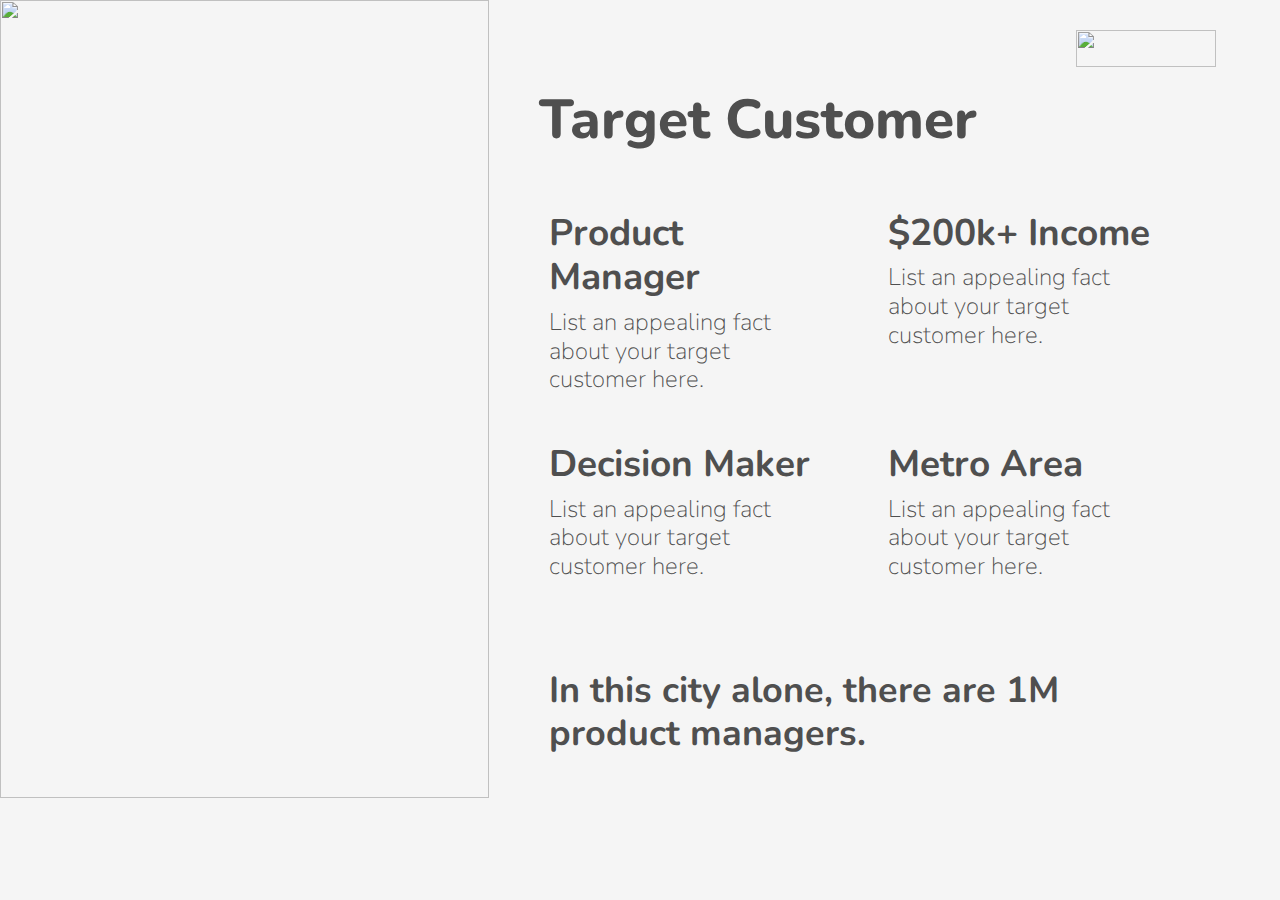
==== index.html @ c7872c5b "Create index.html" ====
<html>
    <head>
        <title>Layout Desktop</title>
        <meta charset="utf-8">
        <meta name="viewport" content="width=device-width, initial-scale=1">
        <link rel="stylesheet" href="https://cdn.jsdelivr.net/npm/bootstrap@4.6.2/dist/css/bootstrap.min.css">
        <link href="https://fonts.googleapis.com/css2?family=Nunito:wght@500;700;800&display=swap" rel="stylesheet">
        <script src="https://cdn.jsdelivr.net/npm/jquery@3.6.4/dist/jquery.slim.min.js"></script>
        <script src="https://cdn.jsdelivr.net/npm/popper.js@1.16.1/dist/umd/popper.min.js"></script>
        <script src="https://cdn.jsdelivr.net/npm/bootstrap@4.6.2/dist/js/bootstrap.bundle.min.js"></script>
        <style>
            body{
                background-color: #f5f5f5;
                font-family: "Nunito";
                margin-right: 5vw;
                color: #4f4f4f;
            }
            h2{
                font-weight: bold;
                font-size: 37px;
            }
            h4{
                font-weight: 100;
            }
            .col-md-6{
                padding-right: 45px;
            }
            
            
        </style>
    </head>
    <body>
        <div class="row">
            <div class="col-md-5">
                <img src="Background-image-1.png" style="width: 100%;">
            </div>
            <div class="col-md-7">
                <div class="row">
                    <div class="col-md-8"></div>
                    <div class="col-md-4">
                        <img src="Dark.png" style="width: 140px; height: 37px; margin-top: 30px; margin-left: 50px;float: right;">
                    </div>
                </div>
                <div>
                    <h1 style="font-size: 55px; padding: 20px; font-weight: 800;">Target Customer</h1>
                </div>
                <div class="row" style="padding: 20px; padding-left: 30px; padding-top: 30px;">
                    <div class="col-md-6">
                        <div>
                            <h2>Product Manager</h2>
                            <h4>List an appealing fact about your target customer here.</h4>
                        </div>
                    </div>
                    <div class="col-md-6">
                        <div>
                            <h2>$200k+ Income</h2>
                            <h4>List an appealing fact about your target customer here.</h4>
                        </div>
                    </div>
                </div>
                <div class="row" style="padding: 20px; padding-left: 30px;">
                    <div class="col-md-6">
                        <h2>Decision Maker</h2>
                        <h4>List an appealing fact about your target customer here.</h4>
                    </div>
                    <div class="col-md-6">
                        <h2>Metro Area</h2>
                        <h4>List an appealing fact about your target customer here.</h4>
                    </div>
                </div>
                <div class="row" style="padding: 35px; padding-top: 60px; padding-left: 45px;">
                    <h1 style="font-weight: bold; font-size: 36px;">In this city alone, there are 1M product managers.</h1>
                </div>
            </div>
            
        </div>
        
    </body>
</html>
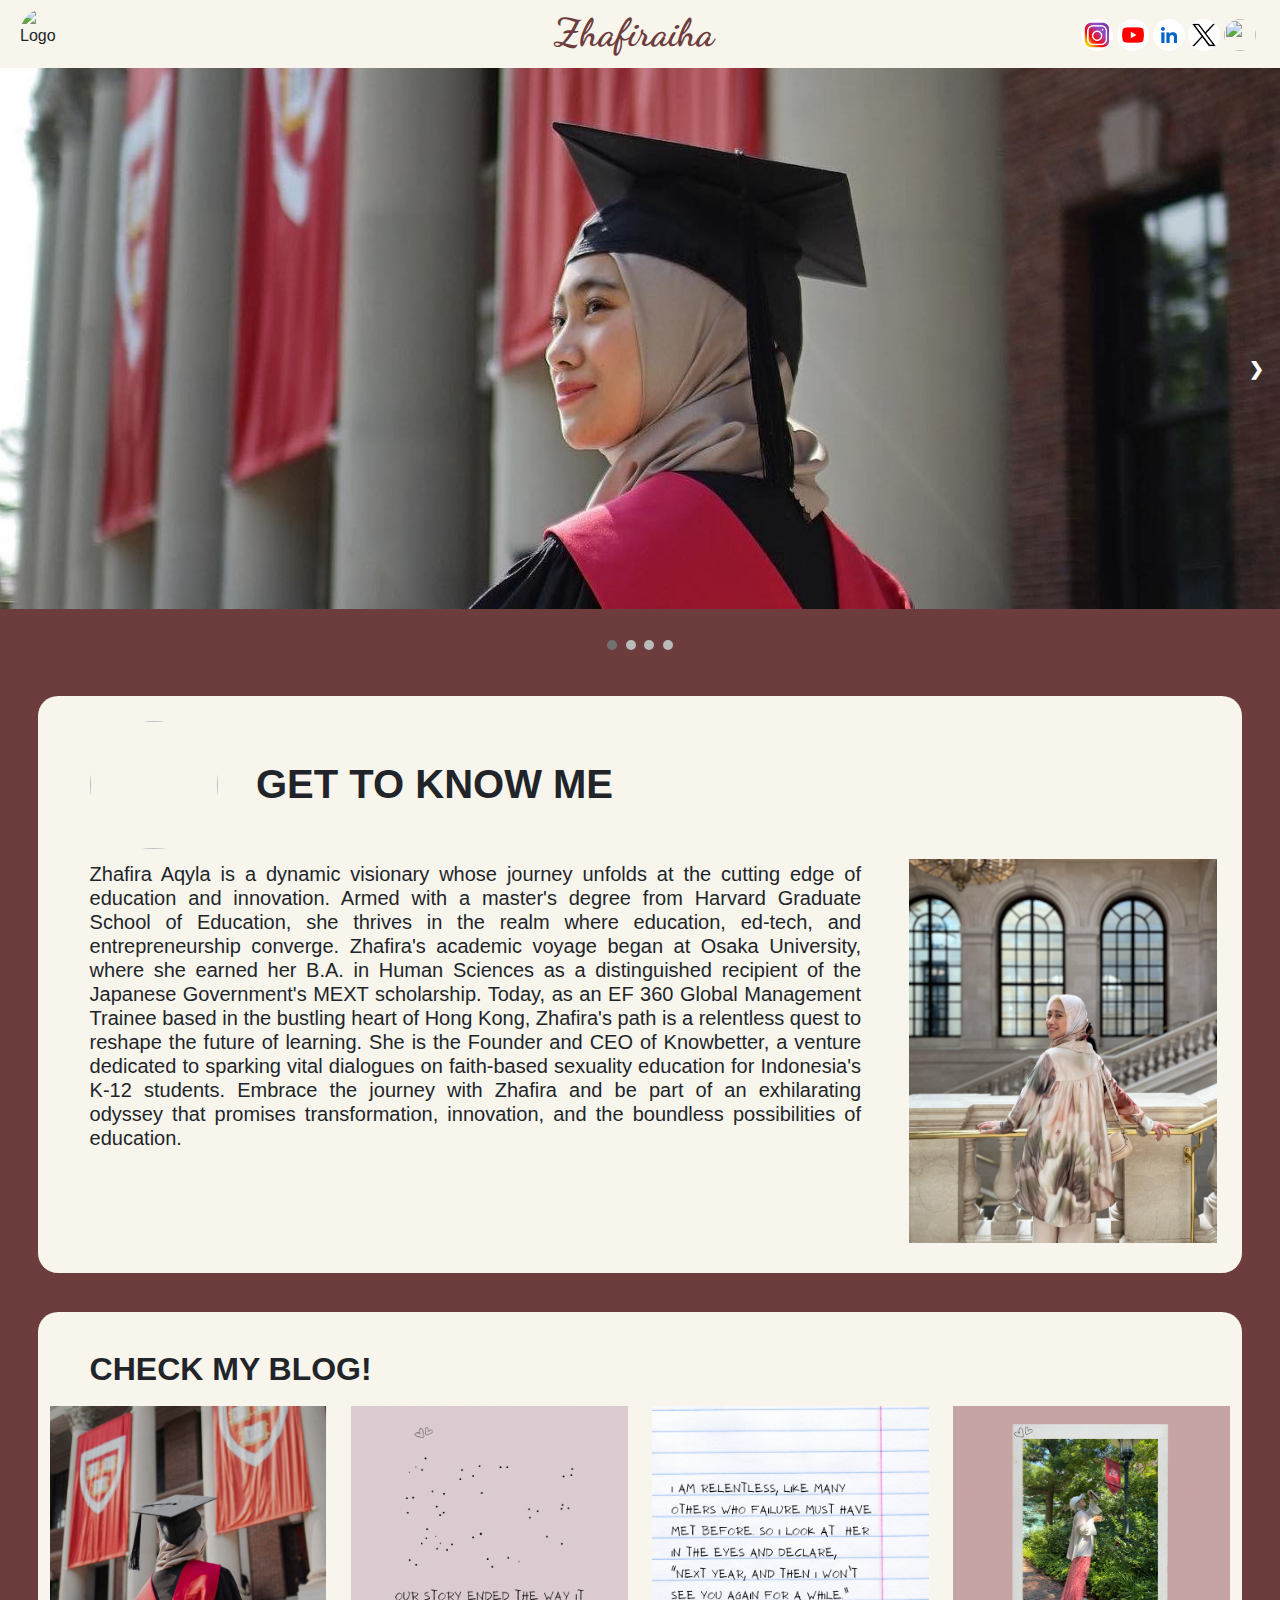
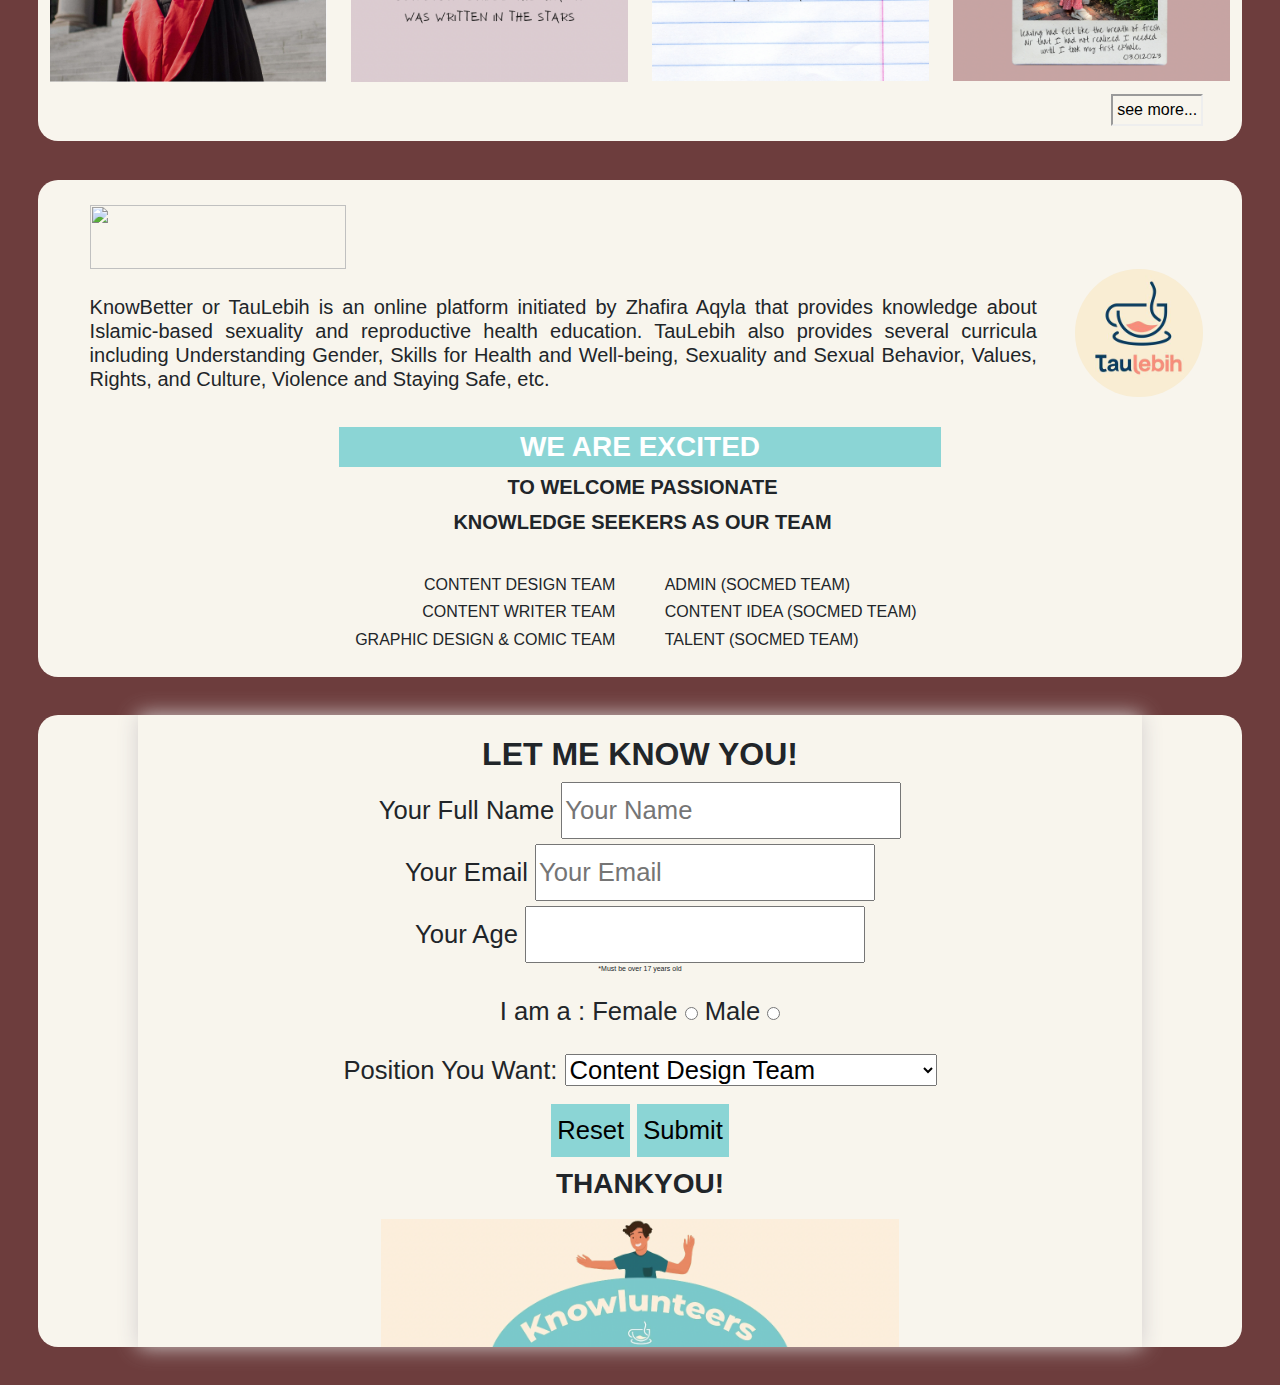
==== commit 37e96f02: "index.html" ====
--- a/index.html
+++ b/index.html
@@ -1,79 +1,301 @@
+<!DOCTYPE html>
 <html>
-    <head>
-        <title>Layout Desktop</title>
-        <meta charset="utf-8">
-        <meta name="viewport" content="width=device-width, initial-scale=1">
-        <link rel="stylesheet" href="https://cdn.jsdelivr.net/npm/bootstrap@4.6.2/dist/css/bootstrap.min.css">
-        <link href="https://fonts.googleapis.com/css2?family=Nunito:wght@500;700;800&display=swap" rel="stylesheet">
-        <script src="https://cdn.jsdelivr.net/npm/jquery@3.6.4/dist/jquery.slim.min.js"></script>
-        <script src="https://cdn.jsdelivr.net/npm/popper.js@1.16.1/dist/umd/popper.min.js"></script>
-        <script src="https://cdn.jsdelivr.net/npm/bootstrap@4.6.2/dist/js/bootstrap.bundle.min.js"></script>
-        <style>
-            body{
-                background-color: #f5f5f5;
-                font-family: "Nunito";
-                margin-right: 5vw;
-                color: #4f4f4f;
-            }
-            h2{
-                font-weight: bold;
-                font-size: 37px;
-            }
-            h4{
-                font-weight: 100;
-            }
-            .col-md-6{
-                padding-right: 45px;
+<head>
+    <link rel="stylesheet" href="https://fonts.googleapis.com/css2?family=Dancing+Script:wght@400;700&display=swap">
+    <link rel="stylesheet" type="text/css" href="cssuts.css">
+    <link rel="stylesheet" href="https://cdn.jsdelivr.net/npm/bootstrap@4.6.2/dist/css/bootstrap.min.css">
+    <script>
+        function validateForm(){
+            var form = document.querySelector(".forms");
+            var nameInput = document.getElementById("fullname");
+            var emailInput = document.getElementById("email");
+            var age = document.getElementById("age");
+            var gender = document.getElementById("gender");
+            var position = document.getElementById("position");
+
+            // nama
+            if(nameInput.value == ""){
+                alert("Name must be filled");
+                nameInput.focus();
+                return false;           
+            }
+            if(!isNaN(nameInput.value)){
+                alert("Name can not contain number")
+                nameInput.focus();
+                return false;
+            }
+            //email
+            if(emailInput.value==""){
+                alert("Email must be fillef");
+                emailInput.focus();
+                return false;
+            }
+            if(emailInput.value.indexOf("@")==-1){
+                alert("Email invalid");
+                return false;
+                }
+            //age
+            if(age.value<17){
+                alert("Age must be over 17 years old")
+                age.focus();
+                return false;
+            }
+            //gender
+            if(gender.value==""){
+                alert("Gender must be filled");
+                gender.focus();
+                return false;
             }
             
             
-        </style>
-    </head>
-    <body>
-        <div class="row">
-            <div class="col-md-5">
-                <img src="Background-image-1.png" style="width: 100%;">
-            </div>
-            <div class="col-md-7">
-                <div class="row">
-                    <div class="col-md-8"></div>
-                    <div class="col-md-4">
-                        <img src="Dark.png" style="width: 140px; height: 37px; margin-top: 30px; margin-left: 50px;float: right;">
+            return true;
+        }
+    </script>
+    
+</head>
+<body style="background-color: rgb(109, 61, 61); font-family: 'Gill Sans', 'Gill Sans MT', Calibri, 'Trebuchet MS', sans-serif;">
+    <header style="display: flex;">
+        <div class="col-4-md">
+            <div class="logo">
+                <img src="https://yt3.googleusercontent.com/ytc/APkrFKbxNmc6bfehKIwd6feR5ix1oiNWTLXCFmXxA8AOEuo=s900-c-k-c0x00ffffff-no-rj" alt="Logo">
+            </div>
+        </div>
+        <div class="col-4-md">
+            <div class="title-font" >
+                <div style="margin-left: 9vw;">Zhafiraiha</div>
+            </div>
+        </div>
+        <div class="col-4-md">
+            <div class="social-icons">
+                <a href="https://www.instagram.com/zhafiraiha/" class="social-icon">
+                    <img src="[data-uri]">
+                </a>
+                <a href="https://www.youtube.com/@Zhafiraiha" class="social-icon"><i class="fab fa-youtube"></i>
+                    <img src="[data-uri]">
+                </a>
+                <a href="https://hk.linkedin.com/in/zhafiraqyla" class="social-icon"><i class="fab fa-linkedin"></i>
+                    <img src="[data-uri]">
+                </a>
+                <a href="https://twitter.com/zhafiraqyla" class="social-icon"><i class="fab fa-twitter"></i>
+                    <img src="[data-uri]">
+                </a>
+                <a href="https://www.tiktok.com/@zhafiraiha" class="social-icon"><i class="fab fa-twitter"></i>
+                    <img src="https://i.pinimg.com/736x/79/46/6a/79466af5bb67dba45953d35c3ebc4546.jpg">
+                </a>
+            </div>
+        </div>  
+    </header>
+    <div class="slideshow-container">
+        <div class="mySlides">
+            <img src="harvard_gradu.jpg" >
+        </div>
+        <div class="mySlides">
+            <img src="istanbul_youth_summit.jpeg" >
+        </div>
+        <div class="mySlides">
+            <img src="exhibitionpt2.jpg" >
+        </div>
+        <div class="mySlides">
+            <img src="harvard.jpg" >
+        </div>
+        <a class="prev" onclick="plusSlides(-1)">&#10094;</a>
+        <a class="next" onclick="plusSlides(1)">&#10095;</a>
+        <br>
+        <div style="text-align: center;">
+            <span class="dot" onclick="currentSlide(1)"></span>
+            <span class="dot" onclick="currentSlide(2)"></span>
+            <span class="dot" onclick="currentSlide(3)"></span>
+            <span class="dot" onclick="currentSlide(4)"></span>
+        </div>
+        <script>
+            let slideIndex = 1;
+            showSlides(slideIndex);
+
+            // Next/previous controls
+            function plusSlides(n) {
+            showSlides(slideIndex += n);
+            }
+
+            // Thumbnail image controls
+            function currentSlide(n) {
+            showSlides(slideIndex = n);
+            }
+
+            function showSlides(n) {
+            let i;
+            let slides = document.getElementsByClassName("mySlides");
+            let dots = document.getElementsByClassName("dot");
+            if (n > slides.length) {slideIndex = 1} 
+            if (n < 1) {slideIndex = slides.length}
+            for (i = 0; i < slides.length; i++) {
+                slides[i].style.display = "none"; 
+            }
+            for (i = 0; i < dots.length; i++) {
+                dots[i].className = dots[i].className.replace(" active", "");
+            }
+            slides[slideIndex-1].style.display = "block"; 
+            dots[slideIndex-1].className += " active";
+        }
+            
+
+            </script>
+
+    </div>
+    <div class="orientation">
+        <div class="title-logo">
+            <img src="https://encrypted-tbn0.gstatic.com/images?q=tbn:ANd9GcTHfBf0dawnNDX_0H4tqN9mas8qDnOSRYzhnQ&usqp=CAU" class="col-4-md">
+            <div class="col-8-md">
+                <h1 style="margin-left: 3vw; margin-top: 5vw; font-weight: bold;">GET TO KNOW ME</h1>
+            </div>
+        </div>
+        <div class="content">
+            <h5 style="margin-right: 3vw; margin-top: 1vw; margin-left: 4vw; padding-bottom: 20px;">Zhafira Aqyla is a dynamic visionary whose journey unfolds at the cutting edge of education and innovation. Armed with a master's degree from Harvard Graduate School of Education, she thrives in the realm where education, ed-tech, and entrepreneurship converge. Zhafira's academic voyage began at Osaka University, where she earned her B.A. in Human Sciences as a distinguished recipient of the Japanese Government's MEXT scholarship. Today, as an EF 360 Global Management Trainee based in the bustling heart of Hong Kong, Zhafira's path is a relentless quest to reshape the future of learning. She is the Founder and CEO of Knowbetter, a venture dedicated to sparking vital dialogues on faith-based sexuality education for Indonesia's K-12 students. Embrace the journey with Zhafira and be part of an exhilarating odyssey that promises transformation, innovation, and the boundless possibilities of education.
+            </h5>
+            <img src="getttoknow.jpg" style="margin-top: 10px; margin-bottom: 30px; max-height: 30vw;">
+        </div>
+    </div>
+    
+    <!-- BLOG START -->
+    <div class="blog">
+        <h2 style="margin-left: 4vw; padding-top: 3vw; font-weight: bold;">CHECK MY BLOG!</h2>
+        <div class="responsive">
+            <div class="gallery">
+                <a target="_blank" href="https://zhafiraiha.com/2023/07/03/the-harvard-commencement-speech-i-didnt-send/">
+                    <img src="blogharvard.png" >
+                </a>
+                <div class="desc">
+                    <h5>The Harvard Commencement Speech I Didn't Send</h5>
+                </div>
+            </div>
+        </div>
+           
+        <div class="responsive">
+            <div class="gallery">
+                <a target="_blank" href="https://zhafiraiha.com/2023/02/25/when-you-couldnt-love-them-back/">
+                    <img src="blogpink.png" >
+                </a>
+                <div class="desc">
+                    <h5>When You Couldn't Love Them Back</h5>
+                </div>
+            </div>
+        </div>
+          
+        <div class="responsive">
+            <div class="gallery">
+                <a target="_blank" href="https://zhafiraiha.com/2023/02/18/kissing-failure-goodbye/">
+                    <img src="blogrelentless.png" >
+                </a>
+                <div class="desc">
+                    <h5>Kissing Failure Goodbye</h5>
+                </div>
+            </div>
+        </div>
+          
+        <div class="responsive">
+            <div class="gallery">
+                <a target="_blank" href="https://zhafiraiha.com/2023/01/16/rekindling-old-spark/">
+                    <img src="blogharvard2.png" >
+                </a>
+                <div class="desc">
+                    <h5>Rekindling Old Spark</h5>
+                </div>
+            </div>
+        </div>
+          
+        <div class="clearfix"></div>        
+        <div class="readmore">
+            <a target="_blank" href="https://zhafiraiha.com/" style="color: black;">see more...</a>
+        </div>
+        <div class="clearfix"></div>        
+    </div>
+    <div class="platform">
+        <div class="taulebihlogo">
+            <img src="https://taulebih.com/wp-content/uploads/2022/12/Logo-Taulebih-Full-color-300x79.png">
+        </div>
+        
+        <div class="taulebih">
+            <div class="writings">
+                <h5 style="margin-left: 4vw; margin-right: 3vw; margin-top: 2vw;">KnowBetter or TauLebih is an online platform initiated by Zhafira Aqyla that provides knowledge about Islamic-based sexuality and reproductive health education. TauLebih also provides several curricula including Understanding Gender, Skills for Health and Well-being, Sexuality and Sexual Behavior, Values, Rights, and Culture, Violence and Staying Safe, etc.
+                </h5>
+            </div>
+            <div class="pict">
+                <img src="taulebih.jpg" style="margin-bottom: 30px;">
+            </div>
+        </div>
+        <div class="knowlunteers">
+            <div class="excited">
+                <h3 style="font-weight: bold; padding-top: 0px;">WE ARE EXCITED</h3>
+                <h5 style="font-weight: bold; line-height: 2;">TO WELCOME PASSIONATE</h5>
+                <h5 style="font-weight: bold; line-height: 0.7;">KNOWLEDGE SEEKERS AS OUR TEAM</h5>
+            </div>
+            <br>
+            <div class="row">
+                <div class="col-6-md" style="text-align: right;">
+                    <h6>CONTENT DESIGN TEAM</h6>
+                    <h6>CONTENT WRITER TEAM</h6>
+                    <h6>GRAPHIC DESIGN & COMIC TEAM</h6>
+                </div>
+                <div class="col-6-md" style="text-align: left;">
+                    <h6>ADMIN (SOCMED TEAM)</h6>
+                    <h6>CONTENT IDEA (SOCMED TEAM)</h6>
+                    <h6>TALENT (SOCMED TEAM)</h6>
+                </div>
+            </div>
+        </div>  
+    </div>
+    <div class="contactform">
+
+        <div class="forms" style="padding-top: 20px;">
+            <form name="myForm" action="https://google.com/" onsubmit="return validateForm()" method="post">
+                <h2 style="font-weight: bold;">LET ME KNOW YOU!</h2>
+                <div class="name">
+                    <label for="fullname">Your Full Name</label>
+                    <input type="text" id="fullname" name="fullname" placeholder="Your Name">
+                </div>
+                <div class="email">
+                    <label for="email">Your Email</label>
+                    <input type="email" id="email" name="email" placeholder="Your Email">
+                </div>
+                <div class="age">
+                    <label for="age">Your Age</label>
+                    <input type="number" id="age" name="age" min="17">
+                    <p style="line-height: 00.2; font-size: 7px;" >*Must be over 17 years old</p>
+
+                </div>
+                <div class="gender">
+                    I am a :
+                    <label for="gender">Female</label>
+                    <input type="radio" name="gender" value="female">
+
+                    <label for="gender">Male</label>
+                    <input type="radio" name="gender" value="male" >
+                </div>
+                <div class="position">
+                    <label for="position">Position You Want: </label>
+                    <select id="position" name="position">
+                        <option value="Content Design Team">Content Design Team</option>
+                        <option value="Content Writer Team">Content Writer Team</option>
+                        <option value="Graphic Design & Comic Team">Graphic Design & Comic Team</option>
+                        <option value="Admin (Socmed Team)">Admin (Socmed Team)</option>
+                        <option value="Content Idea (Socmed Team)">Content Idea (Socmed Team)</option>
+                        <option value="Talent (Socmed team)">Talent (Socmed team)</option>
+                    </select>
+                    
+                </div>
+                <div class="reset">
+                    <input type="reset" style="background-color: rgb(139, 213, 213); border: none;">
+                    <input type="Submit" style="background-color: rgb(139, 213, 213); border: none;" >
+                </div>
+                <div class="thanks">
+                    <h3 style="padding: 10px; font-weight: bold;">THANKYOU!</h3>
+                    <div class="imageknowlunteers">
+                        <img src="knowlunteers.png">
                     </div>
                 </div>
-                <div>
-                    <h1 style="font-size: 55px; padding: 20px; font-weight: 800;">Target Customer</h1>
-                </div>
-                <div class="row" style="padding: 20px; padding-left: 30px; padding-top: 30px;">
-                    <div class="col-md-6">
-                        <div>
-                            <h2>Product Manager</h2>
-                            <h4>List an appealing fact about your target customer here.</h4>
-                        </div>
-                    </div>
-                    <div class="col-md-6">
-                        <div>
-                            <h2>$200k+ Income</h2>
-                            <h4>List an appealing fact about your target customer here.</h4>
-                        </div>
-                    </div>
-                </div>
-                <div class="row" style="padding: 20px; padding-left: 30px;">
-                    <div class="col-md-6">
-                        <h2>Decision Maker</h2>
-                        <h4>List an appealing fact about your target customer here.</h4>
-                    </div>
-                    <div class="col-md-6">
-                        <h2>Metro Area</h2>
-                        <h4>List an appealing fact about your target customer here.</h4>
-                    </div>
-                </div>
-                <div class="row" style="padding: 35px; padding-top: 60px; padding-left: 45px;">
-                    <h1 style="font-weight: bold; font-size: 36px;">In this city alone, there are 1M product managers.</h1>
-                </div>
-            </div>
+            </form>
             
         </div>
-        
-    </body>
+
+    </div>    
+</body>
 </html>
--- a/cssuts.css
+++ b/cssuts.css
@@ -0,0 +1,299 @@
+/* CSS untuk mengatur tampilan header */
+header {
+    display: flex;
+    justify-content: space-between;
+    align-items: center;
+    padding: 5px 20px;
+    background-color: rgb(248, 245, 237); /* Warna latar belakang header */
+    position: sticky;
+}
+.body{
+    background-color: rgb(103, 61, 61);
+    margin: auto;
+    font-family: Geneva, Tahoma, sans-serif;
+}
+/* CSS untuk mengatur tampilan logo lingkaran */
+.logo {
+    display: flex; /* Mengaktifkan display flex pada elemen logo */
+    align-items: center; /* Pusatkan logo secara vertikal */
+    /* background-color: #fff; Warna latar belakang logo */
+    border-radius: 50%;
+}
+
+.logo img {
+    width: 4vw; /* Lebar logo */
+    height: 4vw; /* Tinggi logo */
+    border-radius: 50%;
+    /* Membuat logo menjadi lingkaran */
+}
+
+/* CSS untuk mengatur tampilan ikon media sosial */
+.social-icons {
+    display: flex;
+    font-size: 50px;
+    /* border-radius: 35px; */
+}
+
+.social-icon {
+    font-size: 24px; /* Ukuran ikon media sosial */
+    margin-right: 0.3vw; /* Jarak antara ikon media sosial */
+   
+}
+
+.social-icon img{
+    border-radius: 50%;
+    width: 2.5vw;
+    height: 2.5vw;
+    
+}
+.title-font{
+    display: flex;
+    color: rgb(109, 61, 61);
+    font-family: 'Dancing Script', cursive; 
+    font-size: 3vw;
+    font-weight: bold;
+}
+.mySlides img{
+    width: 100%;
+    height: 100%;
+    image-resolution: 100%;
+    animation-name: fade;
+    animation-duration: 2s;
+}
+.slideshow-container {
+    width: 100%;
+    position: relative;
+    margin: auto;
+}
+.prev, .next {
+    cursor: pointer;
+    position: absolute;
+    top: 50%;
+    width: auto;
+    padding: 16px;
+    margin-top: -22px;
+    color: white;
+    font-weight: bold;
+    font-size: 18px;
+    transition: 0.6 s ease;
+    user-select: none;
+}
+/* Position the "next button" to the right */
+.next {
+    right: 0;
+    border-radius: 0 3px 3px 0;
+}
+.prev {
+    left: 0;
+    border-radius: 3px 0 0 3px;
+}
+  
+  /* On hover, add a black background color with a little bit see-through */
+  .prev:hover, .next:hover {
+    background-color: rgba(0,0,0,0.8);
+    color: white;
+    text-decoration: none;
+
+}
+.dot {
+    cursor: pointer;
+    height: 10px;
+    width: 10px;
+    margin: 0 2px;
+    background-color: #bbb;
+    border-radius: 50%;
+    display: inline-block;
+}
+.active, .dot:hover {
+    background-color: #717171;
+}
+  
+
+@keyframes fade {
+    from {opacity: .4} 
+    to {opacity: 1}
+}
+  
+/* On smaller screens, decrease text size */
+@media only screen and (max-width: 300px) {
+    .prev, .next,.text {font-size: 11px}
+}
+.orientation, .platform, .blog, .contactform{
+    background-color:rgb(248, 245, 237); 
+    margin: 3vw;
+    border-radius: 20px;
+    text-align: justify;
+    font-family: Verdana, Geneva, Tahoma, sans-serif;
+    font-size: 2vw;
+   
+}
+.title-logo{
+    display: flex;
+    
+}
+.title-logo img{
+    border-radius: 50%;
+    margin-top: 2vw;
+    margin-left: 4vw;
+    height: 10vw;
+    width: 10vw;
+}
+.content{
+    display: flex;
+    margin-top: 0px;
+
+}
+.content img{
+    margin-left: 10px;
+    margin-right: 25px;    
+    margin-top: 38px;
+    width: 30vw;
+    height: 30vw;
+}
+.taulebihlogo img, .growing img{
+    height: 5vw;
+    width: 20vw;
+    margin-top: 2vw;
+    margin-left: 4vw;
+}
+.taulebih{
+    display: flex;
+}
+.pict img{
+    border-radius: 50%;
+    margin-right: 3vw;
+    width: 10vw;
+    height: 10vw;
+    
+}
+/* CSS BLOG */
+div.gallery {
+    border: 1px rgb(109, 61, 61);
+    height: auto;
+}
+  
+  
+div.gallery img {
+    width: 100%;
+    height: 100%;
+    max-width: 206.1;
+}
+.gallery{
+    position: relative;
+    margin: 10px;
+    justify-content: center;
+}
+  
+.desc{
+    padding-top: 15px;
+    font-family:monospace;
+    position: absolute;
+    bottom: 0;   
+    background: rgba(0, 0, 0, 0.5);
+    color: #f1f1f1;
+    width: 100%;    
+    text-align: left;
+    font-size: 1.6vw;
+    transition: .5s ease;
+    opacity: 0;
+    margin-bottom: 0vw;
+    
+}
+.gallery:hover .desc{
+    opacity: 1;
+}
+h5{
+    margin-left: 5px;
+}
+* {
+    box-sizing: border-box;
+}
+  
+.responsive {
+    padding: 0 2px;
+    float: left;
+    width: 24.99999%;
+}
+  
+@media only screen and (max-width: 700px) {
+    .responsive {
+      width: 49.99999%;
+      margin: 6px 0;
+    }
+}
+  
+@media only screen and (max-width: 500px) {
+    .responsive {
+      width: 100%;
+    }
+}
+  
+.clearfix:after {
+    content: "";
+    display: table;
+    clear: both;
+}
+.readmore{
+    border-style: inset;
+    border-width: 2px;
+    padding: 2px 4px;
+    margin: 2px 4px;
+    width: fit-content;
+    margin-bottom: 15px;
+    float: right;
+    margin-right: 3vw;
+    font-size: 1.25vw;
+    color: black;
+}
+.a{
+    text-decoration: none; /*menghapus garis bawah*/
+    color: inherit;
+    margin-bottom: 5px;
+}
+.readmore.a:hover{
+    text-decoration: none;
+    color: black;
+}
+.growing{
+    display: flex;
+}
+.excited{
+    text-align: center;
+}
+.excited h3{
+    margin: auto;
+    border: 3px solid rgb(139, 213, 213);
+    background-color: rgb(139, 213, 213);
+    color: white;
+    width: 50%;
+}
+.row{
+    display: flex;
+    text-align: center;
+    justify-content: space-between;
+}
+.col-6-md{
+    flex: 0 0 48%;
+}
+.logoo img{
+    max-width: 5vw;
+    max-height: 5vw;
+    border-radius: 50%;
+}
+.knowlunteers{
+    padding-bottom: 20px;
+}
+.imageknowlunteers{
+    text-align: center;
+}
+.imageknowlunteers img{
+    height: 10vw;  
+    margin-bottom: 0px;
+}
+.forms{
+    text-align: center;
+    line-height: 2;
+    box-shadow: 0 0 20px #d3cece;
+    margin-left: 100px;
+    margin-right: 100px;
+}
